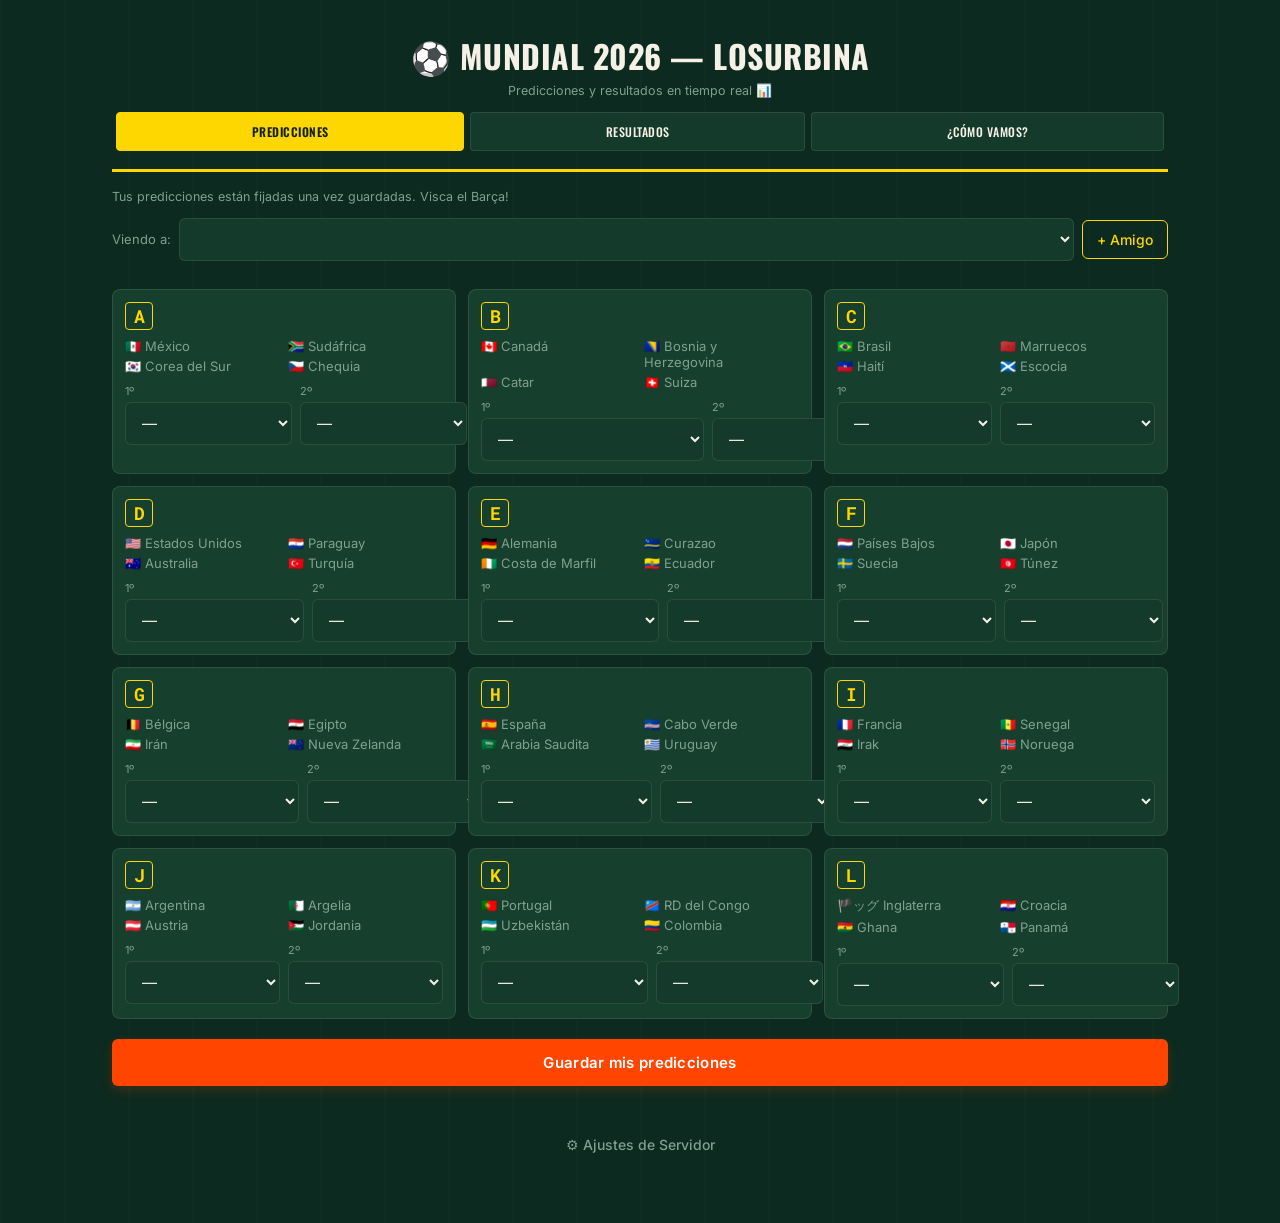
==== index.html @ f18175fb "First Frontend commit" ====
<!DOCTYPE html>
<html lang="es">
<head>
  <meta charset="UTF-8">
  <meta name="viewport" content="width=device-width, initial-scale=1.0, maximum-scale=1.0, user-scalable=no">
  <title>Mundial 2026 — Tabla de Aciertos</title>
  <meta name="theme-color" content="#0c2a1f">
  <meta name="apple-mobile-web-app-capable" content="yes">
  <meta name="apple-mobile-web-app-status-bar-style" content="black-translucent">
  <link rel="apple-touch-icon" href="icon-192.png">
  <link rel="manifest" href="manifest.json">
  <link rel="stylesheet" href="styles.css">
</head>
<body>
<div class="app">

  <header class="marquee">
    <h1>⚽ Mundial 2026 — losUrbina</h1>
    <p>Predicciones y resultados en tiempo real 📊</p>
    <div class="tabs">
      <button class="tab active" data-tab="predicciones">Predicciones</button>
      <button class="tab" data-tab="resultados">Resultados</button>
      <button class="tab" data-tab="marcador">¿Cómo vamos?</button>
    </div>
  </header>

  <main>
    <section id="predicciones" class="panel active">
      <p class="hint">Tus predicciones están fijadas una vez guardadas. Visca el Barça!</p>
      <div class="player-bar">
        <label for="playerSelect">Viendo a:</label>
        <select id="playerSelect"></select>
        <input type="text" id="newPlayerInput" placeholder="Nombre amigo" style="display:none;">
        <button id="addPlayerBtn">+ Amigo</button>
      </div>
      <div id="playerChips" class="chips"></div>
      <div id="predGrid" class="grid"></div>
      <button id="savePredBtn" class="save-btn">Guardar mis predicciones</button>
      <span id="predStatus" class="status"></span>
    </section>

    <section id="resultados" class="panel">
      <div class="sim-controls">
        <div>
          <span class="sim-badge" id="simBadge">Modo: Oficial 🔒</span>
          <p class="hint" style="margin: 4px 0 0;" id="simHint">Viendo los resultados reales del servidor. Requiere contraseña para guardar.</p>
        </div>
        <button id="simToggleBtn" class="btn-sim-toggle">Activar Modo Simulador 🧪</button>
      </div>

      <div id="resGrid" class="grid"></div>
      <button id="saveResBtn" class="save-btn">Guardar resultados oficiales</button>
      <span id="resStatus" class="status"></span>
    </section>

    <section id="marcador" class="panel">
      <div id="simAlert" style="display:none;" class="alert-sim">
        🔬 Estás viendo una SIMULACIÓN temporal. Los puntajes oficiales no han cambiado.
      </div>
      <div class="legend">
        <div class="legend-item"><span class="dot both"></span> 5pts (Exacto)</div>
        <div class="legend-item"><span class="dot first"></span> 3pts (1º Lugar)</div>
        <div class="legend-item"><span class="dot second"></span> 2pts (2º Lugar)</div>
        <div class="legend-item"><span class="dot miss"></span> Falló</div>
        <div class="legend-item"><span class="dot pending"></span> Pendiente</div>
      </div>
      <div id="leaderboard"></div>
    </section>
  </main>

  <footer>
    <button id="settingsToggle">⚙ Ajustes de Servidor</button>
    <div id="settingsPanel" class="hidden">
      <button id="resetBtn">Borrar BD permanente</button>
    </div>
  </footer>

</div>

<script src="app.js"></script>
</body>
</html>
---- styles.css ----
@import url('https://fonts.googleapis.com/css2?family=Oswald:wght=500;600;700&family=Inter:wght=400;500;600&family=Roboto+Mono:wght=500;700&display=swap');

:root{
  --bg:#0c2a1f;
  --bg-alt:#133a2a;
  --card:#163f2d;
  --surface:#f6f1e6;
  --ink:#0f2118;
  --muted:#7fa190;
  --line:rgba(247,241,230,0.1);
  --purple:#8a2be2;
  
  /* Nuevos colores ultra-diferenciados */
  --clr-exact:#00ff87;   /* Verde Neón/Esmeralda brillante para 5 pts */
  --clr-first:#ffd700;   /* Oro Puro para 3 pts */
  --clr-second:#00bfff;  /* Azul Cielo Intenso para 2 pts */
  --clr-miss:#ff4500;    /* Rojo Naranja vivo para Fallos */
  --clr-pending:#4a5d55; /* Gris Pizarra para Pendientes */
}

*{ box-sizing:border-box; margin:0; padding:0; }

body{
  background:var(--bg);
  background-image: repeating-linear-gradient(90deg, rgba(255,255,255,0.015) 0 2px, transparent 2px 64px);
  color:var(--surface);
  font-family:'Inter', sans-serif;
  min-height:100vh;
  -webkit-tap-highlight-color: transparent;
}

.app{ max-width:1080px; margin:0 auto; padding:16px 12px 60px; }

header.marquee{
  padding:16px 4px 14px;
  text-align:center;
  border-bottom:3px solid var(--clr-first);
  margin-bottom:16px;
}
header.marquee h1{
  font-family:'Oswald', sans-serif;
  font-weight:700;
  font-size: clamp(20px, 6vw, 32px);
  letter-spacing:0.5px;
  text-transform:uppercase;
  margin-bottom:4px;
}
header.marquee p{
  color:var(--muted);
  font-size:12.5px;
  margin-bottom:14px;
}

.tabs{
  display:flex;
  justify-content: flex-start;
  gap:6px;
  overflow-x: auto;
  white-space: nowrap;
  padding-bottom:4px;
  -webkit-overflow-scrolling: touch;
}
@media(min-width: 600px) {
  .tabs { justify-content: center; }
}
.tabs::-webkit-scrollbar { display: none; }

.tab{
  font-family:'Oswald', sans-serif;
  font-size:12px;
  letter-spacing:0.5px;
  text-transform:uppercase;
  background:var(--bg-alt);
  color:var(--surface);
  border:1px solid var(--line);
  padding:10px 14px;
  cursor:pointer;
  border-radius:4px;
  flex: 1 0 auto;
  text-align: center;
}
.tab.active{
  background:var(--clr-first);
  color:var(--ink);
  border-color:var(--clr-first);
  font-weight:600;
}

.panel{ display:none; }
.panel.active{ display:block; }

.hint{
  color:var(--muted);
  font-size:12.5px;
  margin:12px 0;
  line-height:1.4;
}

.player-bar{
  display:flex;
  align-items:center;
  gap:8px;
  flex-wrap:wrap;
  margin-bottom:12px;
}
.player-bar label{ font-size:13px; color:var(--muted); }

select, input[type="text"]{
  font-family:'Inter', sans-serif;
  background:var(--bg-alt);
  color:var(--surface);
  border:1px solid var(--line);
  border-radius:6px;
  padding:10px 12px;
  font-size:15px;
  flex: 1;
  min-width: 120px;
}

button{
  font-family:'Inter', sans-serif;
  cursor:pointer;
  border:none;
  border-radius:6px;
  padding:10px 14px;
  font-size:14px;
  font-weight: 500;
}

#addPlayerBtn{
  background:transparent;
  color:var(--clr-first);
  border:1px solid var(--clr-first);
}

.chips{ display:flex; gap:6px; flex-wrap:wrap; margin:8px 0 16px; }
.chip{
  display:flex; align-items:center; gap:6px;
  background:var(--bg-alt);
  border:1px solid var(--line);
  border-radius:20px;
  padding:6px 14px;
  font-size:12px;
}

.grid{
  display:grid;
  grid-template-columns: repeat(auto-fill, minmax(280px, 1fr));
  gap:12px;
  margin-bottom:20px;
}

@media(max-width: 360px) {
  .grid { grid-template-columns: 1fr; }
}

.g-card{
  background:var(--card);
  border:1px solid var(--line);
  border-radius:8px;
  padding:12px;
  transition: border-color 0.3s ease;
}
body.sim-active .g-card {
  border-color: rgba(138, 43, 226, 0.4);
}
.g-head{
  display:flex; align-items:center; justify-content:space-between;
  margin-bottom:8px;
}
.g-letter{
  font-family:'Roboto Mono', monospace;
  font-weight:700;
  font-size:18px;
  color:var(--clr-first);
  border:1px solid var(--clr-first);
  border-radius:4px;
  width:28px; height:28px;
  display:flex; align-items:center; justify-content:center;
}

.g-teamlist{
  list-style:none; margin:0 0 10px; padding:0;
  font-size:13px; color:var(--muted);
  display:grid; grid-template-columns:1fr 1fr; gap:4px 8px;
}

.g-pick{ display:flex; gap:8px; }
.g-pick label{ flex:1; display:flex; flex-direction:column; gap:4px; font-size:11px; color:var(--muted); }

.sim-controls {
  background: rgba(138, 43, 226, 0.15);
  border: 1px dashed var(--purple);
  padding: 12px;
  border-radius: 8px;
  margin-bottom: 16px;
  display: flex;
  flex-direction: column;
  gap: 10px;
}
@media(min-width: 600px) {
  .sim-controls { flex-direction: row; align-items: center; justify-content: space-between; }
}
.sim-badge {
  background: var(--purple);
  color: white;
  padding: 4px 8px;
  border-radius: 4px;
  font-size: 11px;
  font-weight: bold;
  text-transform: uppercase;
  display: inline-block;
}

.btn-sim-toggle { background: var(--purple); color: white; font-weight: 600; }
.btn-sim-off { background: var(--bg-alt); color: var(--surface); border: 1px solid var(--line); }

.save-btn{
  background:var(--clr-miss);
  color:#ffffff;
  font-weight:600;
  width: 100%;
  padding:14px;
  font-size:15px;
  letter-spacing:0.3px;
  box-shadow: 0 4px 12px rgba(255,69,0,0.2);
}
.status{ display:block; margin-top:8px; text-align:center; font-size:13px; color:var(--clr-first); }

.alert-sim {
  background:var(--purple); 
  color:white; 
  padding:8px; 
  border-radius:6px; 
  margin-bottom:12px; 
  font-size:13px; 
  text-align:center; 
  font-weight:500;
}

/* Marcador y Leyenda */
.legend{
  font-size:12px; color:var(--muted); margin-bottom:14px; line-height:1.5;
  background: var(--bg-alt); padding: 10px; border-radius: 6px;
}
.legend-item { display: inline-flex; align-items: center; gap: 4px; margin-right: 8px; margin-bottom: 4px;}

.lb-row{
  display:flex;
  align-items: center;
  gap:10px;
  padding:12px 6px;
  border-bottom:1px solid var(--line);
}
.lb-rank{
  font-family:'Roboto Mono', monospace;
  font-weight:700;
  font-size:15px;
  width:24px;
  color:var(--muted);
  text-align:center;
}
.lb-row.rank-1 .lb-rank{ color:var(--clr-first); font-size:18px; }

.lb-main{ flex:1; min-width:0; }
.lb-top{ display:flex; justify-content:space-between; align-items:center; margin-bottom:4px; }
.lb-name{ font-family:'Oswald', sans-serif; font-size:15px; }
.lb-pts{ font-family:'Roboto Mono', monospace; font-weight:700; font-size:17px; color:var(--clr-first); }
.lb-pts span{ font-size:11px; color:var(--muted); font-family:'Inter', sans-serif;}

.lb-bar-wrap{
  background:var(--bg-alt);
  border-radius:3px;
  height:6px;
  overflow:hidden;
  margin-bottom:6px;
}
.lb-bar{
  height:100%; width:0%;
  background:linear-gradient(90deg, var(--clr-first), var(--clr-exact));
  transition:width 0.8s ease;
}

.lb-dots{ display:flex; gap:4px; flex-wrap:wrap; }
.dot{
  width:18px; height:18px;
  border-radius:4px;
  font-family:'Roboto Mono', monospace;
  font-size:9px;
  display:flex; align-items:center; justify-content:center;
  color:#000000;
  font-weight:700;
}

/* Colores específicos y contrastantes para los círculos de acierto */
.dot.both{ background:var(--clr-exact); color: #000; }
.dot.first{ background:var(--clr-first); color: #000; }
.dot.second{ background:var(--clr-second); color: #000; }
.dot.miss{ background:var(--clr-miss); color: #fff; }
.dot.pending{ background:var(--clr-pending); color: #fff; border:1px solid var(--line); }

footer{ text-align:center; margin-top:40px; }
#settingsToggle{ background:none; color:var(--muted); font-size:14px; }
#settingsPanel{ margin-top:12px; }
#settingsPanel.hidden{ display:none; }
#resetBtn{
  background:transparent; color:var(--clr-miss); border:1px solid var(--clr-miss); width: 100%; max-width: 300px;
}
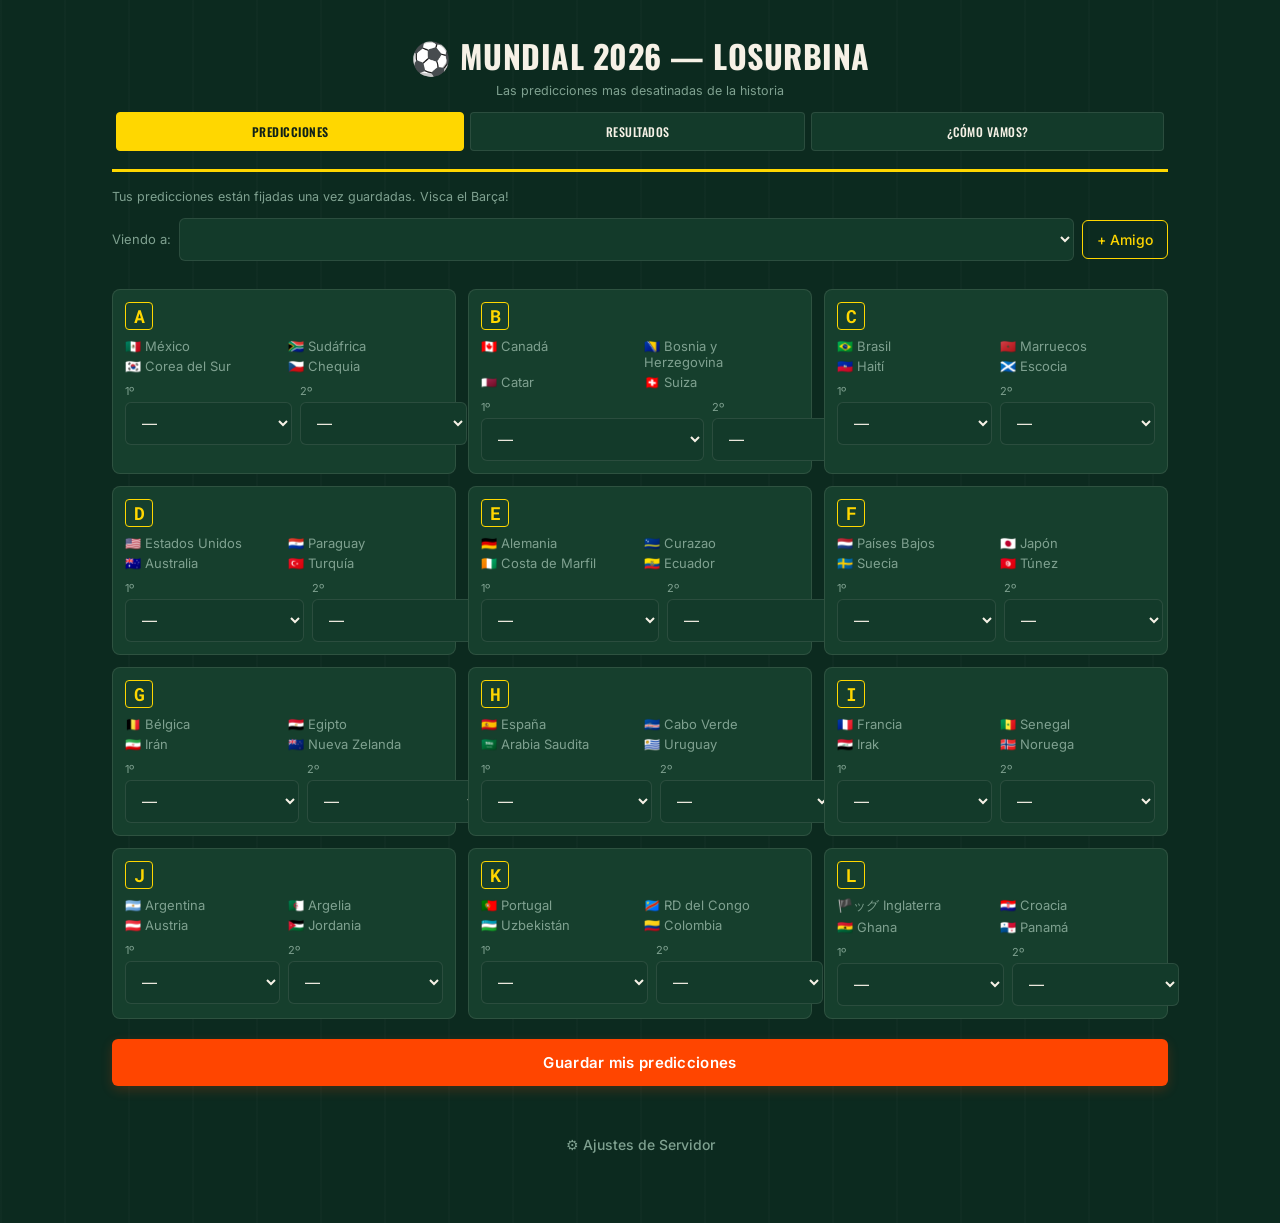
==== commit f3ae86cd: "Defininf API url on aivn" ====
--- a/index.html
+++ b/index.html
@@ -16,7 +16,7 @@
 
   <header class="marquee">
     <h1>⚽ Mundial 2026 — losUrbina</h1>
-    <p>Predicciones y resultados en tiempo real 📊</p>
+    <p>Las predicciones mas desatinadas de la historia</p>
     <div class="tabs">
       <button class="tab active" data-tab="predicciones">Predicciones</button>
       <button class="tab" data-tab="resultados">Resultados</button>
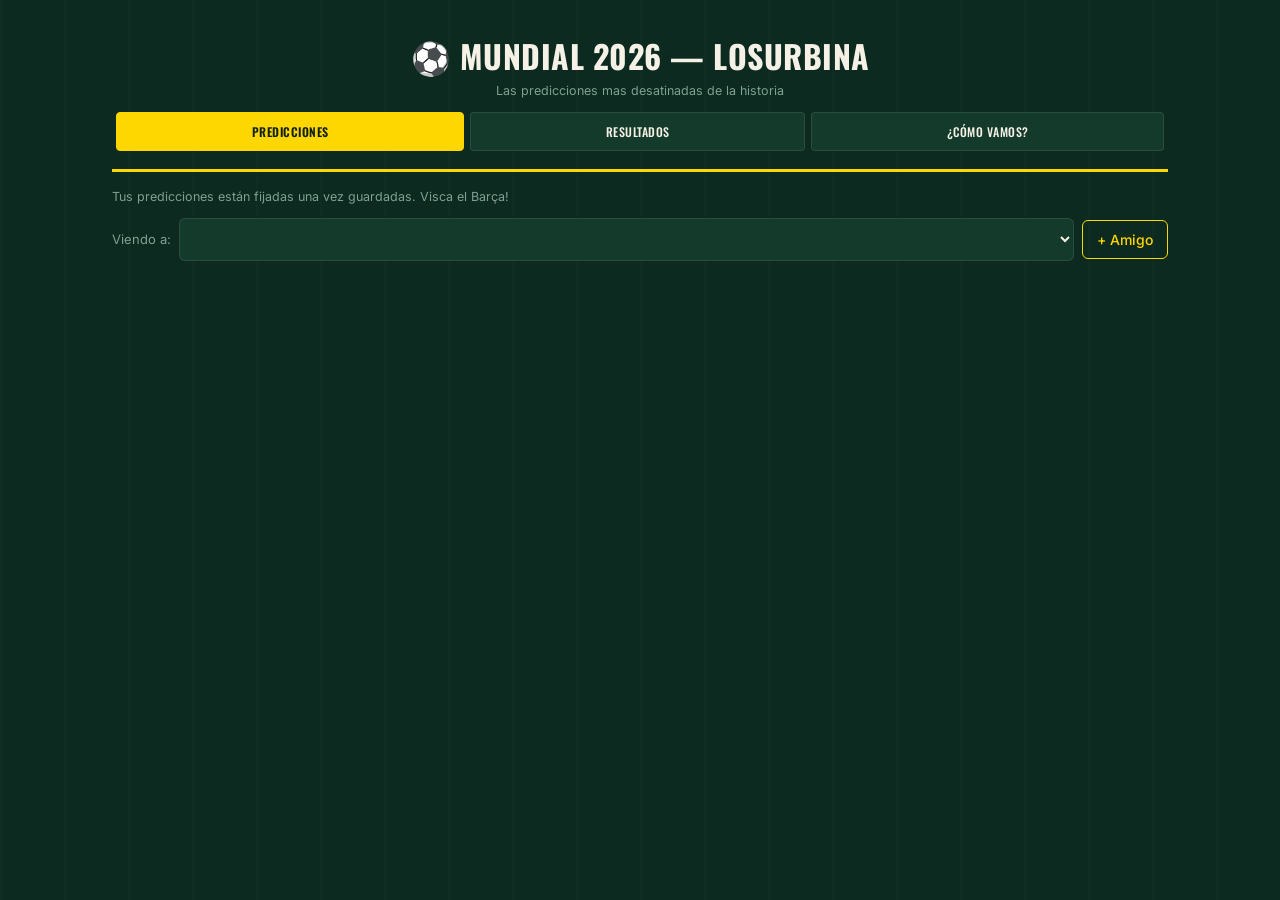
==== commit d9276b95: "Quitar boton de guardado en resultados individuales" ====
--- a/index.html
+++ b/index.html
@@ -33,10 +33,6 @@
         <input type="text" id="newPlayerInput" placeholder="Nombre amigo" style="display:none;">
         <button id="addPlayerBtn">+ Amigo</button>
       </div>
-      <div id="playerChips" class="chips"></div>
-      <div id="predGrid" class="grid"></div>
-      <button id="savePredBtn" class="save-btn">Guardar mis predicciones</button>
-      <span id="predStatus" class="status"></span>
     </section>
 
     <section id="resultados" class="panel">
@@ -68,13 +64,6 @@
     </section>
   </main>
 
-  <footer>
-    <button id="settingsToggle">⚙ Ajustes de Servidor</button>
-    <div id="settingsPanel" class="hidden">
-      <button id="resetBtn">Borrar BD permanente</button>
-    </div>
-  </footer>
-
 </div>
 
 <script src="app.js"></script>
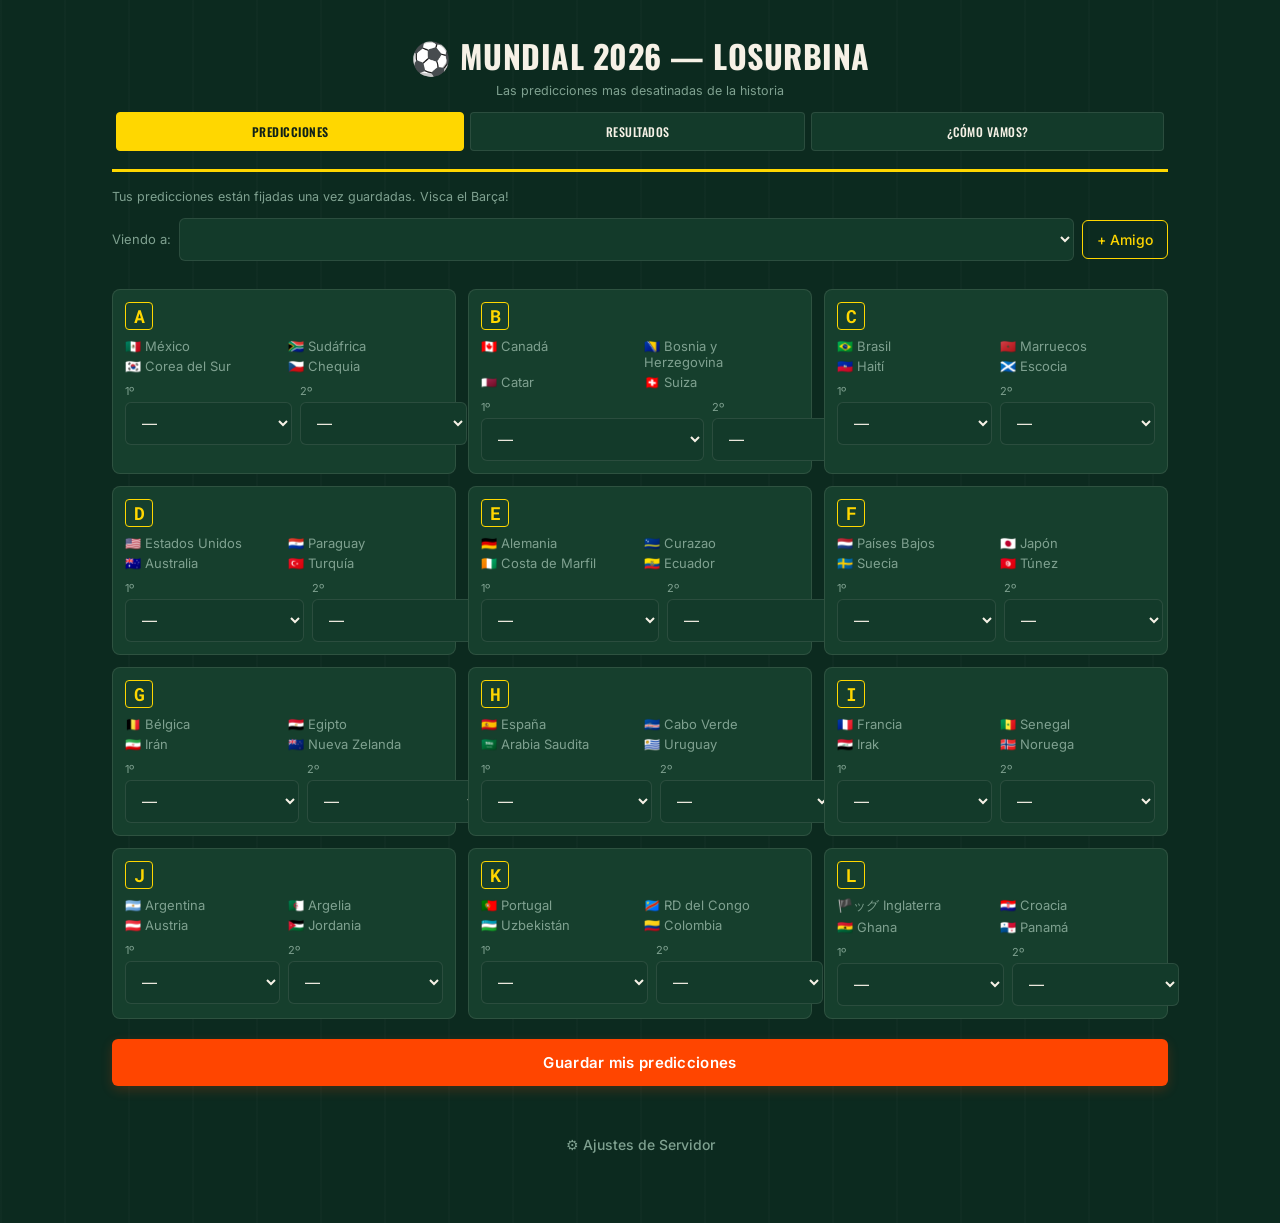
==== commit 36d280b2: "Personal predictions button disabled" ====
--- a/index.html
+++ b/index.html
@@ -33,6 +33,10 @@
         <input type="text" id="newPlayerInput" placeholder="Nombre amigo" style="display:none;">
         <button id="addPlayerBtn">+ Amigo</button>
       </div>
+      <div id="playerChips" class="chips"></div>
+      <div id="predGrid" class="grid"></div>
+      <button id="savePredBtn" class="save-btn" disabled>Guardar mis predicciones</button>
+      <span id="predStatus" class="status"></span>
     </section>
 
     <section id="resultados" class="panel">
@@ -64,6 +68,13 @@
     </section>
   </main>
 
+  <footer>
+    <button id="settingsToggle">⚙ Ajustes de Servidor</button>
+    <div id="settingsPanel" class="hidden">
+      <button id="resetBtn">Borrar BD permanente</button>
+    </div>
+  </footer>
+
 </div>
 
 <script src="app.js"></script>
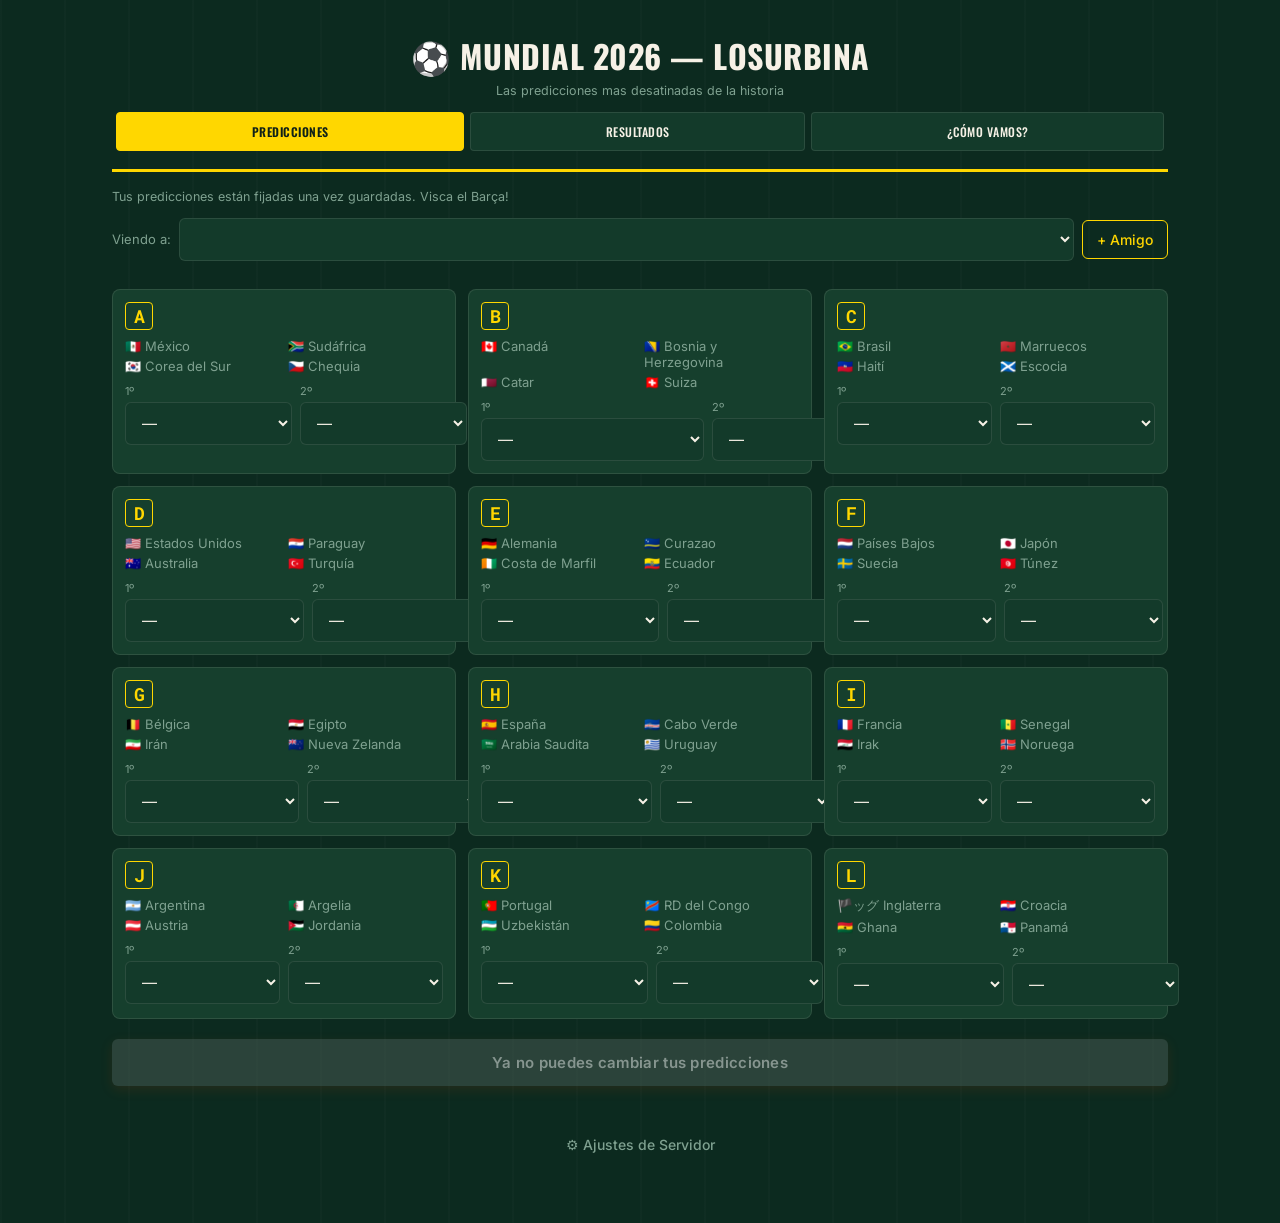
==== commit e77329a8: "Disabled for my predictions" ====
--- a/index.html
+++ b/index.html
@@ -35,7 +35,9 @@
       </div>
       <div id="playerChips" class="chips"></div>
       <div id="predGrid" class="grid"></div>
-      <button id="savePredBtn" class="save-btn" disabled>Guardar mis predicciones</button>
+      
+      <button id="savePredBtn" class="save-btn" disabled style="opacity: 0.5; cursor: not-allowed; background: var(--clr-pending, #4a5d55);">Ya no puedes cambiar tus predicciones</button>
+      
       <span id="predStatus" class="status"></span>
     </section>
 
